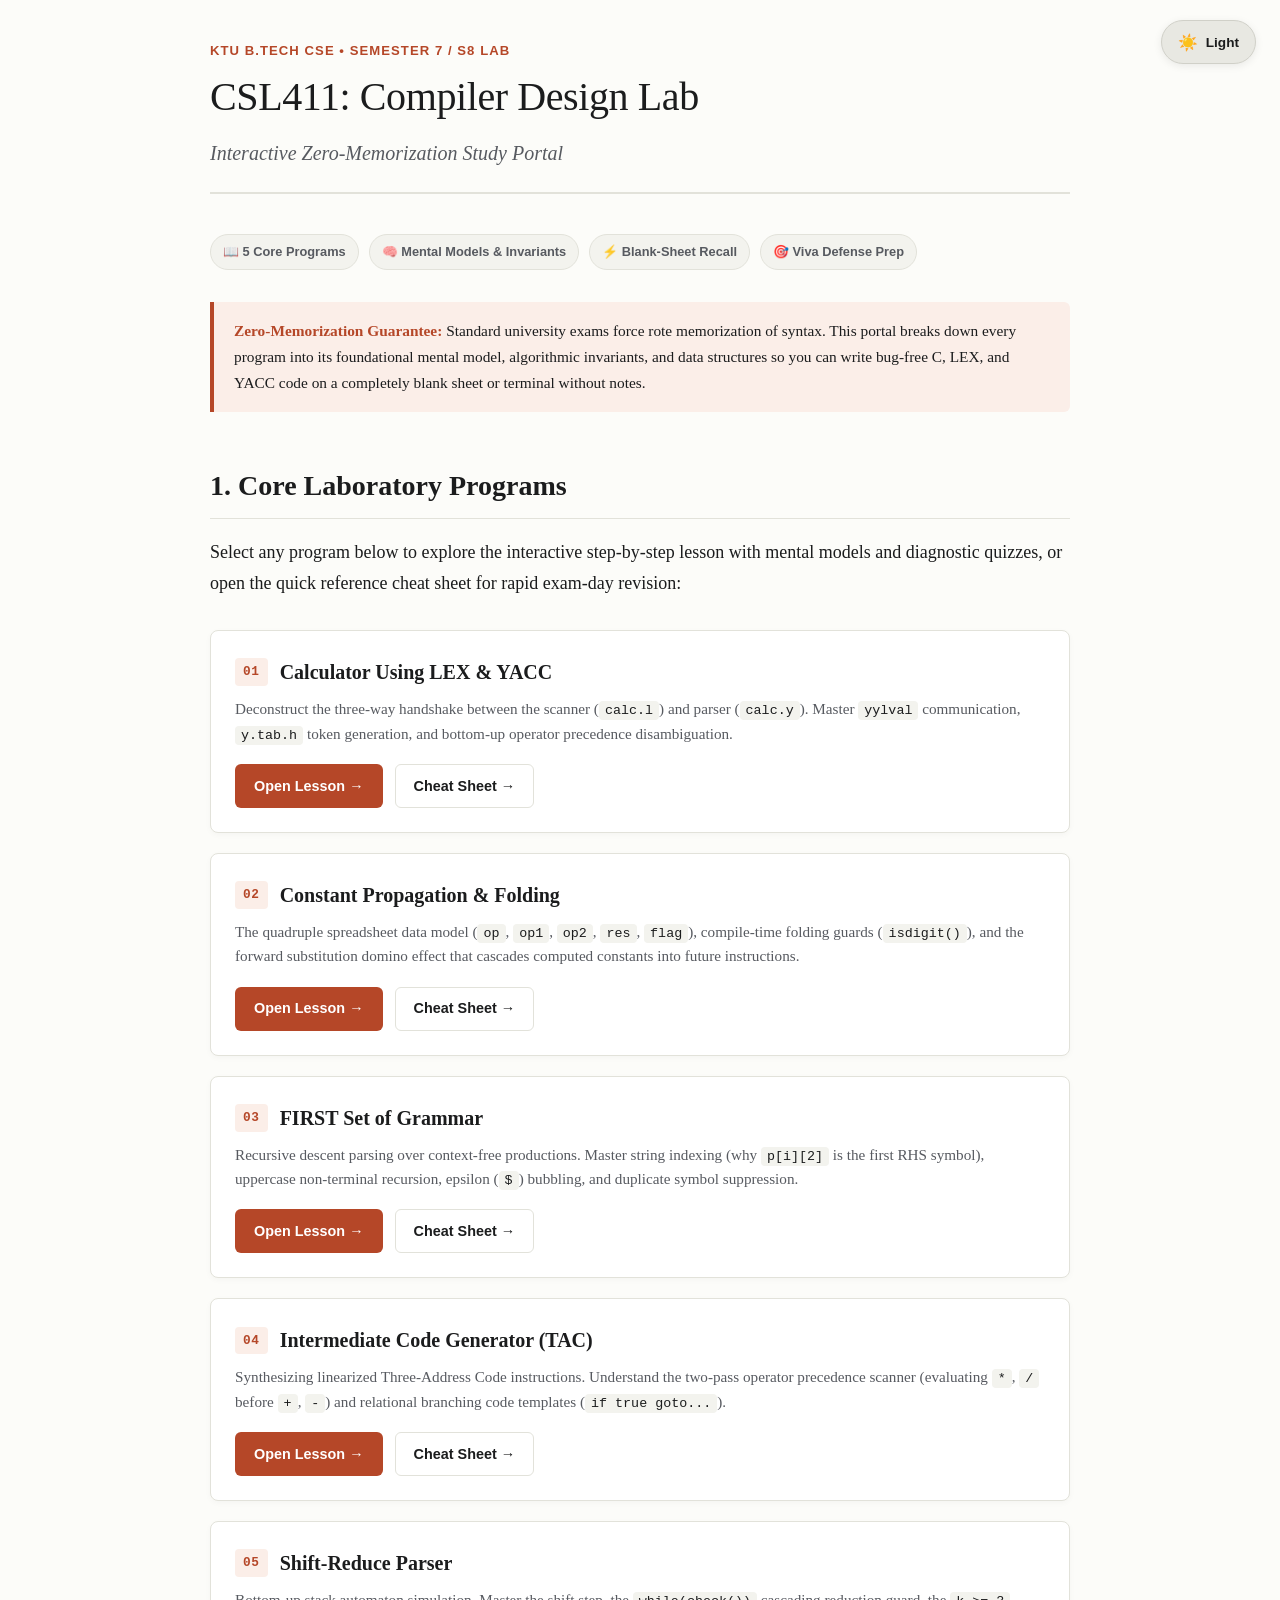
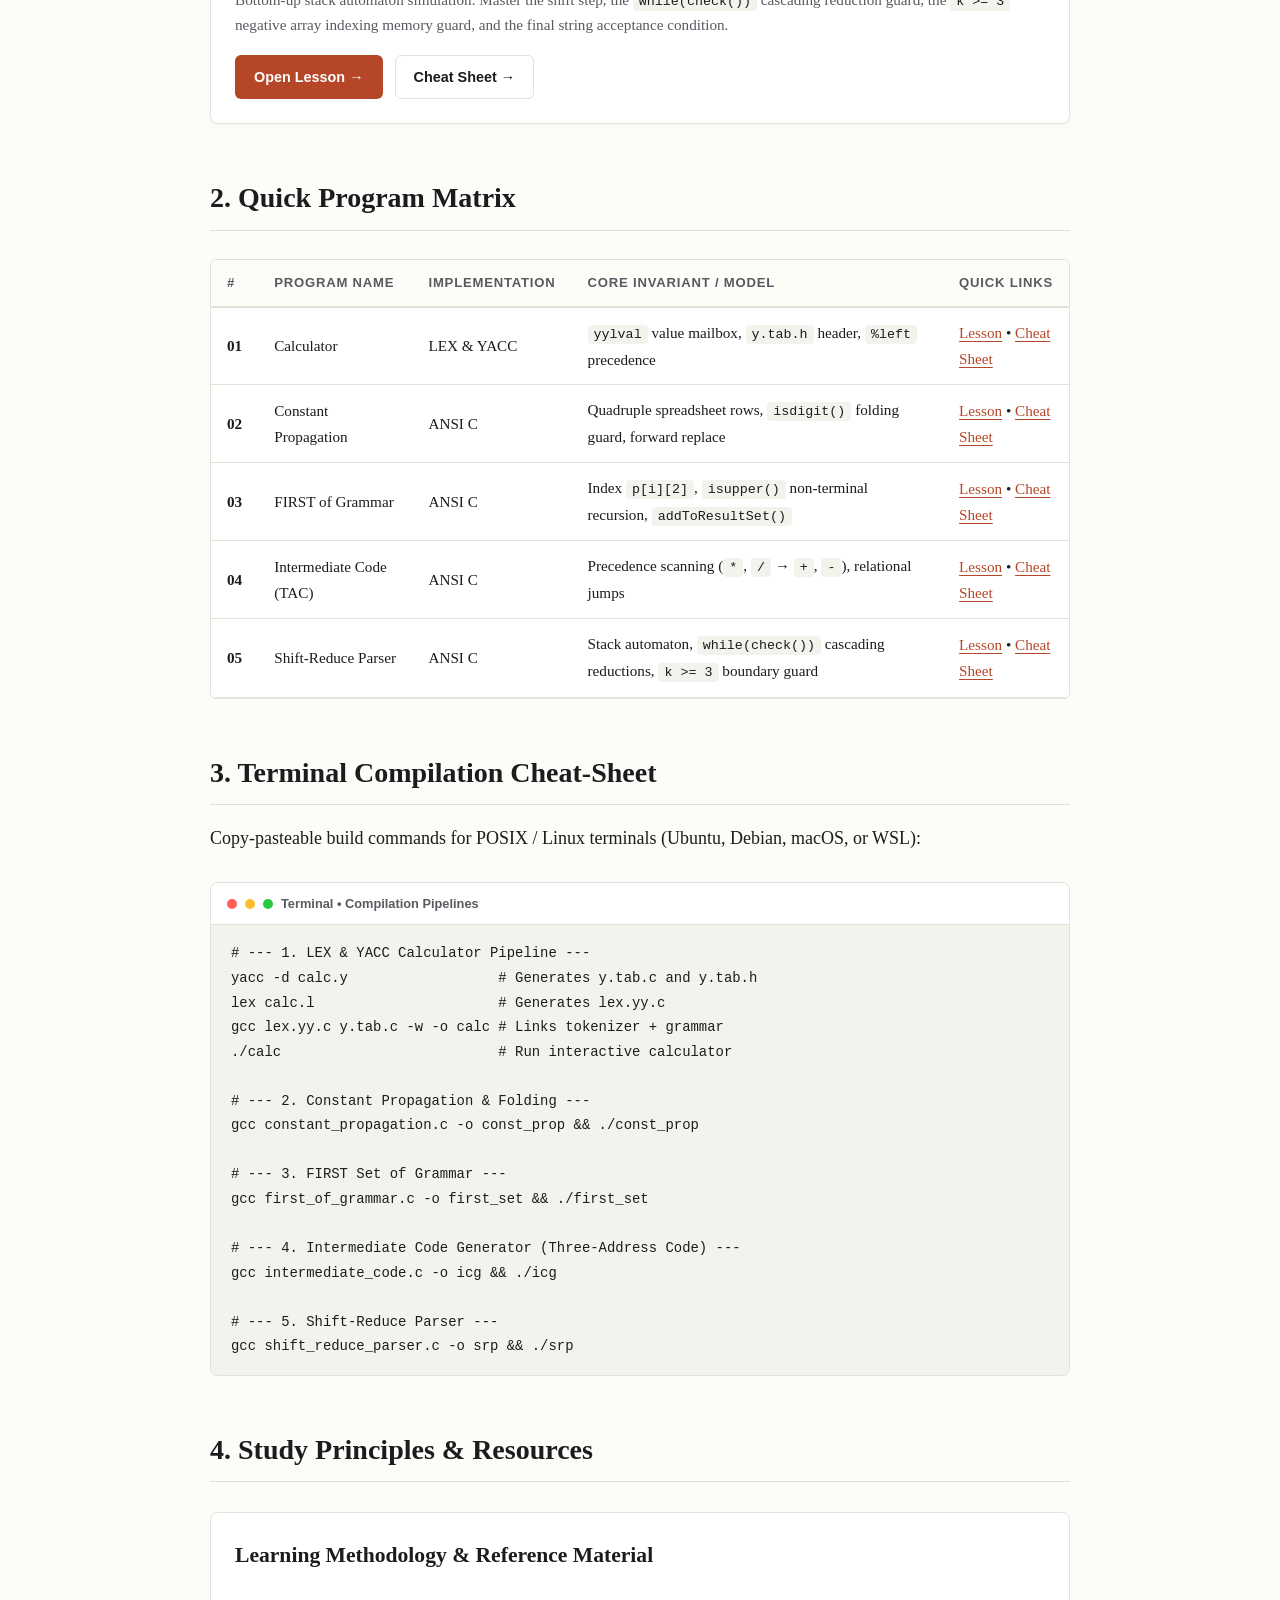
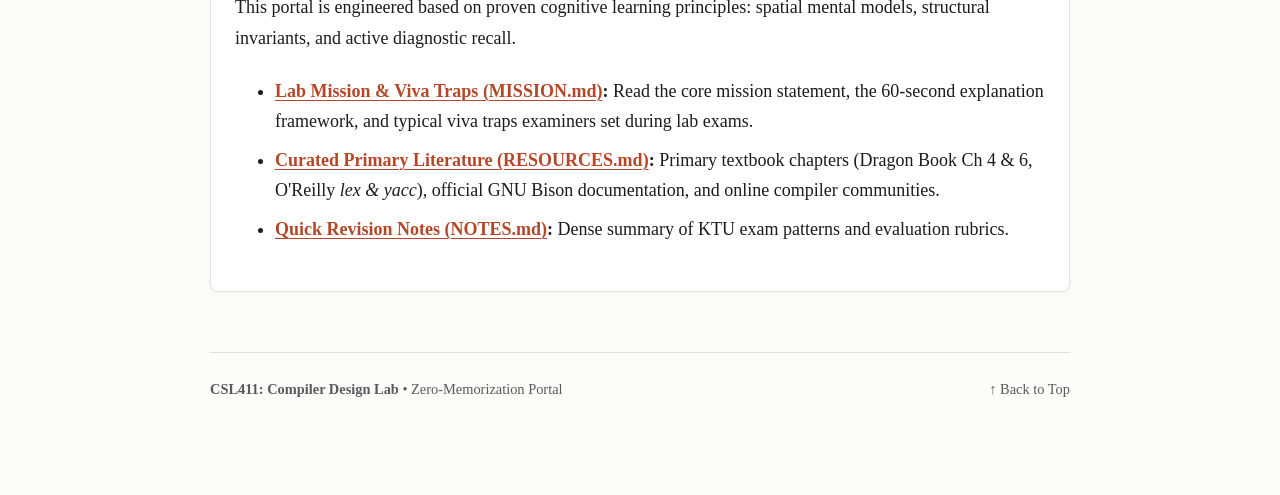
==== index.html @ b332959b "feat: complete CSL411 compiler lab interactive learning portal" ====
<!DOCTYPE html>
<html lang="en">
<head>
  <meta charset="UTF-8">
  <meta name="viewport" content="width=device-width, initial-scale=1.0">
  <title>CSL411: Compiler Design Lab • Study Portal</title>
  <link rel="stylesheet" href="assets/style.css">
  <script src="assets/theme.js"></script>
</head>
<body>
<div class="container">
  <header>
    <div class="kicker">KTU B.Tech CSE &bull; Semester 7 / S8 Lab</div>
    <h1>CSL411: Compiler Design Lab</h1>
    <p class="subtitle">Interactive Zero-Memorization Study Portal</p>
  </header>

  <div class="badge-row">
    <span class="badge">📖 5 Core Programs</span>
    <span class="badge">🧠 Mental Models &amp; Invariants</span>
    <span class="badge">⚡ Blank-Sheet Recall</span>
    <span class="badge">🎯 Viva Defense Prep</span>
  </div>

  <div class="callout">
    <strong>Zero-Memorization Guarantee:</strong> Standard university exams force rote memorization of syntax. This portal breaks down every program into its foundational mental model, algorithmic invariants, and data structures so you can write bug-free C, LEX, and YACC code on a completely blank sheet or terminal without notes.
  </div>

  <h2>1. Core Laboratory Programs</h2>
  <p>Select any program below to explore the interactive step-by-step lesson with mental models and diagnostic quizzes, or open the quick reference cheat sheet for rapid exam-day revision:</p>

  <div class="program-list">
    <!-- Program 1 -->
    <div class="program-card">
      <div class="program-header">
        <span class="program-num">01</span>
        <h3 class="program-title">Calculator Using LEX &amp; YACC</h3>
      </div>
      <p class="program-desc">
        Deconstruct the three-way handshake between the scanner (<code>calc.l</code>) and parser (<code>calc.y</code>). Master <code>yylval</code> communication, <code>y.tab.h</code> token generation, and bottom-up operator precedence disambiguation.
      </p>
      <div class="program-actions">
        <a href="lessons/0001-calculator-lex-yacc-from-scratch.html" class="btn btn-primary">Open Lesson &rarr;</a>
        <a href="reference/calc-lex-yacc-reference.html" class="btn btn-secondary">Cheat Sheet &rarr;</a>
      </div>
    </div>

    <!-- Program 2 -->
    <div class="program-card">
      <div class="program-header">
        <span class="program-num">02</span>
        <h3 class="program-title">Constant Propagation &amp; Folding</h3>
      </div>
      <p class="program-desc">
        The quadruple spreadsheet data model (<code>op</code>, <code>op1</code>, <code>op2</code>, <code>res</code>, <code>flag</code>), compile-time folding guards (<code>isdigit()</code>), and the forward substitution domino effect that cascades computed constants into future instructions.
      </p>
      <div class="program-actions">
        <a href="lessons/0002-constant-propagation-from-scratch.html" class="btn btn-primary">Open Lesson &rarr;</a>
        <a href="reference/constant-propagation-reference.html" class="btn btn-secondary">Cheat Sheet &rarr;</a>
      </div>
    </div>

    <!-- Program 3 -->
    <div class="program-card">
      <div class="program-header">
        <span class="program-num">03</span>
        <h3 class="program-title">FIRST Set of Grammar</h3>
      </div>
      <p class="program-desc">
        Recursive descent parsing over context-free productions. Master string indexing (why <code>p[i][2]</code> is the first RHS symbol), uppercase non-terminal recursion, epsilon (<code>$</code>) bubbling, and duplicate symbol suppression.
      </p>
      <div class="program-actions">
        <a href="lessons/0003-first-set-of-grammar-from-scratch.html" class="btn btn-primary">Open Lesson &rarr;</a>
        <a href="reference/first-of-grammar-reference.html" class="btn btn-secondary">Cheat Sheet &rarr;</a>
      </div>
    </div>

    <!-- Program 4 -->
    <div class="program-card">
      <div class="program-header">
        <span class="program-num">04</span>
        <h3 class="program-title">Intermediate Code Generator (TAC)</h3>
      </div>
      <p class="program-desc">
        Synthesizing linearized Three-Address Code instructions. Understand the two-pass operator precedence scanner (evaluating <code>*</code>, <code>/</code> before <code>+</code>, <code>-</code>) and relational branching code templates (<code>if true goto...</code>).
      </p>
      <div class="program-actions">
        <a href="lessons/0004-intermediate-code-generator-from-scratch.html" class="btn btn-primary">Open Lesson &rarr;</a>
        <a href="reference/intermediate-code-reference.html" class="btn btn-secondary">Cheat Sheet &rarr;</a>
      </div>
    </div>

    <!-- Program 5 -->
    <div class="program-card">
      <div class="program-header">
        <span class="program-num">05</span>
        <h3 class="program-title">Shift-Reduce Parser</h3>
      </div>
      <p class="program-desc">
        Bottom-up stack automaton simulation. Master the shift step, the <code>while(check())</code> cascading reduction guard, the <code>k &gt;= 3</code> negative array indexing memory guard, and the final string acceptance condition.
      </p>
      <div class="program-actions">
        <a href="lessons/0005-shift-reduce-parser-from-scratch.html" class="btn btn-primary">Open Lesson &rarr;</a>
        <a href="reference/shift-reduce-reference.html" class="btn btn-secondary">Cheat Sheet &rarr;</a>
      </div>
    </div>
  </div>

  <h2>2. Quick Program Matrix</h2>
  <div class="table-responsive">
    <table>
      <thead>
        <tr>
          <th>#</th>
          <th>Program Name</th>
          <th>Implementation</th>
          <th>Core Invariant / Model</th>
          <th>Quick Links</th>
        </tr>
      </thead>
      <tbody>
        <tr>
          <td><strong>01</strong></td>
          <td>Calculator</td>
          <td>LEX &amp; YACC</td>
          <td><code>yylval</code> value mailbox, <code>y.tab.h</code> header, <code>%left</code> precedence</td>
          <td><a href="lessons/0001-calculator-lex-yacc-from-scratch.html">Lesson</a> &bull; <a href="reference/calc-lex-yacc-reference.html">Cheat Sheet</a></td>
        </tr>
        <tr>
          <td><strong>02</strong></td>
          <td>Constant Propagation</td>
          <td>ANSI C</td>
          <td>Quadruple spreadsheet rows, <code>isdigit()</code> folding guard, forward replace</td>
          <td><a href="lessons/0002-constant-propagation-from-scratch.html">Lesson</a> &bull; <a href="reference/constant-propagation-reference.html">Cheat Sheet</a></td>
        </tr>
        <tr>
          <td><strong>03</strong></td>
          <td>FIRST of Grammar</td>
          <td>ANSI C</td>
          <td>Index <code>p[i][2]</code>, <code>isupper()</code> non-terminal recursion, <code>addToResultSet()</code></td>
          <td><a href="lessons/0003-first-set-of-grammar-from-scratch.html">Lesson</a> &bull; <a href="reference/first-of-grammar-reference.html">Cheat Sheet</a></td>
        </tr>
        <tr>
          <td><strong>04</strong></td>
          <td>Intermediate Code (TAC)</td>
          <td>ANSI C</td>
          <td>Precedence scanning (<code>*</code>, <code>/</code> &rarr; <code>+</code>, <code>-</code>), relational jumps</td>
          <td><a href="lessons/0004-intermediate-code-generator-from-scratch.html">Lesson</a> &bull; <a href="reference/intermediate-code-reference.html">Cheat Sheet</a></td>
        </tr>
        <tr>
          <td><strong>05</strong></td>
          <td>Shift-Reduce Parser</td>
          <td>ANSI C</td>
          <td>Stack automaton, <code>while(check())</code> cascading reductions, <code>k &gt;= 3</code> boundary guard</td>
          <td><a href="lessons/0005-shift-reduce-parser-from-scratch.html">Lesson</a> &bull; <a href="reference/shift-reduce-reference.html">Cheat Sheet</a></td>
        </tr>
      </tbody>
    </table>
  </div>

  <h2>3. Terminal Compilation Cheat-Sheet</h2>
  <p>Copy-pasteable build commands for POSIX / Linux terminals (Ubuntu, Debian, macOS, or WSL):</p>

  <div class="terminal-card">
    <div class="terminal-header">
      <span class="terminal-dot red"></span>
      <span class="terminal-dot yellow"></span>
      <span class="terminal-dot green"></span>
      <span>Terminal &bull; Compilation Pipelines</span>
    </div>
    <pre><code># --- 1. LEX &amp; YACC Calculator Pipeline ---
yacc -d calc.y                  # Generates y.tab.c and y.tab.h
lex calc.l                      # Generates lex.yy.c
gcc lex.yy.c y.tab.c -w -o calc # Links tokenizer + grammar
./calc                          # Run interactive calculator

# --- 2. Constant Propagation &amp; Folding ---
gcc constant_propagation.c -o const_prop &amp;&amp; ./const_prop

# --- 3. FIRST Set of Grammar ---
gcc first_of_grammar.c -o first_set &amp;&amp; ./first_set

# --- 4. Intermediate Code Generator (Three-Address Code) ---
gcc intermediate_code.c -o icg &amp;&amp; ./icg

# --- 5. Shift-Reduce Parser ---
gcc shift_reduce_parser.c -o srp &amp;&amp; ./srp</code></pre>
  </div>

  <h2>4. Study Principles &amp; Resources</h2>
  <div class="diagram-box">
    <h3 style="margin-top: 0;">Learning Methodology &amp; Reference Material</h3>
    <p>This portal is engineered based on proven cognitive learning principles: spatial mental models, structural invariants, and active diagnostic recall.</p>
    <ul>
      <li>
        <strong><a href="MISSION.md">Lab Mission &amp; Viva Traps (MISSION.md)</a>:</strong> Read the core mission statement, the 60-second explanation framework, and typical viva traps examiners set during lab exams.
      </li>
      <li>
        <strong><a href="RESOURCES.md">Curated Primary Literature (RESOURCES.md)</a>:</strong> Primary textbook chapters (Dragon Book Ch 4 &amp; 6, O'Reilly <em>lex &amp; yacc</em>), official GNU Bison documentation, and online compiler communities.
      </li>
      <li>
        <strong><a href="NOTES.md">Quick Revision Notes (NOTES.md)</a>:</strong> Dense summary of KTU exam patterns and evaluation rubrics.
      </li>
    </ul>
  </div>

  <footer>
    <div>
      <strong>CSL411: Compiler Design Lab</strong> &bull; Zero-Memorization Portal
    </div>
    <div>
      <a href="#">&uarr; Back to Top</a>
    </div>
  </footer>
</div>
</body>
</html>
---- assets/style.css ----
:root {
  --bg: #fcfcf9;
  --card-bg: #ffffff;
  --text: #1b1c1d;
  --text-muted: #575a60;
  --accent: #b54728;
  --accent-light: #fbeee8;
  --code-bg: #f3f3ee;
  --border: #e2e2da;
  --success: #2e7d32;
  --success-bg: #edf7ed;
  --error: #c62828;
  --error-bg: #fdeded;
  --toggle-bg: #e8e8e2;
  --toggle-border: #d0d0c8;
}

[data-theme="dark"] {
  --bg: #141517;
  --card-bg: #1c1d20;
  --text: #e6e6e2;
  --text-muted: #9699a0;
  --accent: #e06c4b;
  --accent-light: #2c1e19;
  --code-bg: #222327;
  --border: #2e3036;
  --success: #66bb6a;
  --success-bg: #1b2e1e;
  --error: #ef5350;
  --error-bg: #331c1c;
  --toggle-bg: #27282d;
  --toggle-border: #3c3e45;
}

* {
  box-sizing: border-box;
}

body {
  font-family: Charter, Georgia, "Times New Roman", serif;
  background-color: var(--bg);
  color: var(--text);
  line-height: 1.7;
  font-size: 18px;
  margin: 0;
  padding: 40px 24px 100px;
  transition: background-color 0.3s ease-in-out, color 0.3s ease-in-out;
  -webkit-font-smoothing: antialiased;
}

.container {
  max-width: 860px;
  width: 100%;
  margin: 0 auto;
  position: relative;
}

/* =========================================
   Theme Toggle Component (Top Right, Animated)
   ========================================= */
.theme-toggle-wrapper {
  position: fixed;
  top: 20px;
  right: 24px;
  z-index: 1000;
}

.theme-toggle-btn {
  display: inline-flex;
  align-items: center;
  justify-content: center;
  gap: 8px;
  min-height: 44px;
  min-width: 44px;
  background-color: var(--toggle-bg);
  border: 1px solid var(--toggle-border);
  color: var(--text);
  padding: 8px 16px;
  border-radius: 22px;
  cursor: pointer;
  font-family: -apple-system, BlinkMacSystemFont, "Segoe UI", Roboto, sans-serif;
  font-size: 0.85rem;
  font-weight: 600;
  box-shadow: 0 2px 8px rgba(0, 0, 0, 0.08);
  backdrop-filter: blur(8px);
  transition: all 0.25s ease-in-out;
  outline: none;
}

.theme-toggle-btn:hover {
  transform: translateY(-1px);
  border-color: var(--accent);
  box-shadow: 0 4px 12px rgba(0, 0, 0, 0.12);
}

.theme-toggle-btn:active {
  transform: translateY(1px);
}

.theme-icon {
  display: inline-block;
  font-size: 1rem;
  transition: transform 0.4s ease-in-out, opacity 0.3s ease-in-out;
}

/* Header & Typography */
header {
  border-bottom: 2px solid var(--border);
  padding-bottom: 24px;
  margin-bottom: 40px;
  transition: border-color 0.3s ease-in-out;
}

.kicker {
  font-family: -apple-system, BlinkMacSystemFont, "Segoe UI", Roboto, sans-serif;
  text-transform: uppercase;
  letter-spacing: 0.08em;
  font-size: 0.82rem;
  font-weight: 700;
  color: var(--accent);
  margin-bottom: 10px;
  display: flex;
  align-items: center;
  flex-wrap: wrap;
  gap: 8px;
}

.kicker-home {
  display: inline-flex;
  align-items: center;
  gap: 4px;
  color: var(--text-muted);
  text-decoration: none;
  font-weight: 600;
  padding: 4px 8px;
  margin-left: -8px;
  border-radius: 4px;
  transition: all 0.2s ease-in-out;
}

.kicker-home:hover {
  color: var(--accent);
  background-color: var(--accent-light);
  text-decoration: none;
}

h1 {
  font-size: clamp(1.85rem, 3.5vw + 0.8rem, 2.5rem);
  font-weight: normal;
  line-height: 1.25;
  margin: 0 0 16px;
  color: var(--text);
  letter-spacing: -0.01em;
}

.subtitle {
  font-size: clamp(1.05rem, 1.5vw + 0.7rem, 1.25rem);
  color: var(--text-muted);
  font-style: italic;
  margin: 0;
  line-height: 1.5;
}

h2 {
  font-size: clamp(1.35rem, 2.2vw + 0.6rem, 1.75rem);
  margin-top: 50px;
  margin-bottom: 18px;
  border-bottom: 1px solid var(--border);
  padding-bottom: 8px;
  font-weight: 600;
  transition: border-color 0.3s ease-in-out;
}

h3 {
  font-size: clamp(1.15rem, 1.5vw + 0.5rem, 1.35rem);
  margin-top: 32px;
  margin-bottom: 14px;
  font-weight: 600;
}

p, ul, ol {
  margin-bottom: 1.4rem;
}

li {
  margin-bottom: 0.5rem;
}

a {
  color: var(--accent);
  text-decoration: underline;
  text-decoration-thickness: 1px;
  text-underline-offset: 3px;
  transition: color 0.2s ease-in-out;
}

a:hover {
  filter: brightness(1.2);
}

code {
  font-family: "JetBrains Mono", "Fira Code", Consolas, Monaco, monospace;
  background-color: var(--code-bg);
  padding: 2px 6px;
  border-radius: 4px;
  font-size: 0.88em;
  color: var(--text);
  word-break: break-word;
  transition: background-color 0.3s ease-in-out;
}

pre {
  background-color: var(--code-bg);
  border: 1px solid var(--border);
  border-radius: 6px;
  padding: 16px 20px;
  overflow-x: auto;
  -webkit-overflow-scrolling: touch;
  max-width: 100%;
  font-size: 0.88em;
  line-height: 1.55;
  margin: 24px 0;
  transition: background-color 0.3s ease-in-out, border-color 0.3s ease-in-out;
}

pre code {
  background: none;
  padding: 0;
  color: inherit;
  white-space: pre;
  word-break: normal;
  word-wrap: normal;
}

.callout {
  background-color: var(--accent-light);
  border-left: 4px solid var(--accent);
  padding: 16px 20px;
  border-radius: 0 6px 6px 0;
  margin: 28px 0;
  font-size: 0.96rem;
  transition: background-color 0.3s ease-in-out, border-color 0.3s ease-in-out;
}

.callout strong {
  color: var(--accent);
}

.diagram-box {
  background: var(--card-bg);
  border: 1px solid var(--border);
  border-radius: 8px;
  padding: 24px;
  margin: 30px 0;
  box-shadow: 0 2px 6px rgba(0,0,0,0.03);
  transition: background-color 0.3s ease-in-out, border-color 0.3s ease-in-out;
}

/* Tables and Responsive Wrapper */
.table-responsive {
  width: 100%;
  overflow-x: auto;
  -webkit-overflow-scrolling: touch;
  margin: 28px 0;
  border: 1px solid var(--border);
  border-radius: 6px;
  background: var(--card-bg);
}

table {
  width: 100%;
  border-collapse: collapse;
  margin: 0;
  font-size: 0.95rem;
}

th, td {
  padding: 12px 16px;
  text-align: left;
  border-bottom: 1px solid var(--border);
  transition: border-color 0.3s ease-in-out;
}

th {
  font-family: -apple-system, BlinkMacSystemFont, "Segoe UI", Roboto, sans-serif;
  font-size: 0.82rem;
  text-transform: uppercase;
  letter-spacing: 0.06em;
  color: var(--text-muted);
  border-bottom: 2px solid var(--border);
  background: var(--bg);
}

/* Buttons and Interactive Pills */
.btn {
  display: inline-flex;
  align-items: center;
  justify-content: center;
  gap: 8px;
  min-height: 44px;
  padding: 8px 18px;
  border-radius: 6px;
  font-family: -apple-system, BlinkMacSystemFont, "Segoe UI", Roboto, sans-serif;
  font-size: 0.9rem;
  font-weight: 600;
  text-decoration: none;
  cursor: pointer;
  transition: all 0.2s ease-in-out;
  border: 1px solid transparent;
  line-height: 1;
}

.btn-primary {
  background-color: var(--accent);
  color: #ffffff !important;
  text-decoration: none !important;
}

.btn-primary:hover {
  filter: brightness(1.12);
  transform: translateY(-1px);
  box-shadow: 0 3px 8px rgba(181, 71, 40, 0.25);
}

.btn-secondary {
  background-color: var(--card-bg);
  border-color: var(--border);
  color: var(--text) !important;
  text-decoration: none !important;
}

.btn-secondary:hover {
  border-color: var(--accent);
  color: var(--accent) !important;
  background-color: var(--accent-light);
  transform: translateY(-1px);
}

/* Badges */
.badge-row {
  display: flex;
  gap: 10px;
  flex-wrap: wrap;
  margin: 20px 0 32px;
}

.badge {
  display: inline-flex;
  align-items: center;
  gap: 6px;
  font-family: -apple-system, BlinkMacSystemFont, "Segoe UI", Roboto, sans-serif;
  font-size: 0.8rem;
  font-weight: 600;
  padding: 6px 12px;
  border-radius: 20px;
  background-color: var(--code-bg);
  border: 1px solid var(--border);
  color: var(--text-muted);
}

/* Program List / Cards for Index */
.program-list {
  display: flex;
  flex-direction: column;
  gap: 20px;
  margin: 32px 0;
}

.program-card {
  background: var(--card-bg);
  border: 1px solid var(--border);
  border-radius: 8px;
  padding: 24px;
  box-shadow: 0 2px 6px rgba(0, 0, 0, 0.03);
  transition: border-color 0.25s ease, box-shadow 0.25s ease, transform 0.2s ease;
}

.program-card:hover {
  border-color: var(--accent);
  box-shadow: 0 6px 18px rgba(0, 0, 0, 0.06);
  transform: translateY(-2px);
}

.program-header {
  display: flex;
  align-items: center;
  gap: 12px;
  margin-bottom: 8px;
  flex-wrap: wrap;
}

.program-num {
  font-family: "JetBrains Mono", "Fira Code", monospace;
  font-size: 0.8rem;
  font-weight: 700;
  letter-spacing: 0.05em;
  color: var(--accent);
  background-color: var(--accent-light);
  padding: 3px 8px;
  border-radius: 4px;
}

.program-title {
  font-size: 1.25rem;
  font-weight: 600;
  margin: 0;
  color: var(--text);
}

.program-desc {
  font-size: 0.95rem;
  color: var(--text-muted);
  margin: 8px 0 18px;
  line-height: 1.6;
}

.program-actions {
  display: flex;
  gap: 12px;
  flex-wrap: wrap;
  align-items: center;
}

/* Cheat Sheet Card */
.terminal-card {
  background: var(--code-bg);
  border: 1px solid var(--border);
  border-radius: 8px;
  overflow: hidden;
  margin: 28px 0;
  transition: border-color 0.3s ease;
}

.terminal-header {
  background: var(--card-bg);
  border-bottom: 1px solid var(--border);
  padding: 10px 16px;
  display: flex;
  align-items: center;
  gap: 8px;
  font-family: -apple-system, BlinkMacSystemFont, "Segoe UI", Roboto, sans-serif;
  font-size: 0.8rem;
  font-weight: 600;
  color: var(--text-muted);
}

.terminal-dot {
  width: 10px;
  height: 10px;
  border-radius: 50%;
  display: inline-block;
}

.terminal-dot.red { background: #ff5f56; }
.terminal-dot.yellow { background: #ffbd2e; }
.terminal-dot.green { background: #27c93f; }

.terminal-card pre {
  margin: 0;
  border: none;
  border-radius: 0;
  background: transparent;
  padding: 16px 20px;
}

/* Quiz Component */
.quiz-container {
  background: var(--card-bg);
  border: 1px solid var(--border);
  border-radius: 8px;
  padding: 24px;
  margin: 36px 0;
  transition: background-color 0.3s ease-in-out, border-color 0.3s ease-in-out;
}

.quiz-title {
  font-family: -apple-system, BlinkMacSystemFont, "Segoe UI", Roboto, sans-serif;
  font-weight: 700;
  font-size: 1.1rem;
  margin-bottom: 16px;
  color: var(--accent);
  display: flex;
  align-items: center;
  gap: 8px;
}

.quiz-question {
  font-weight: 600;
  margin-bottom: 16px;
}

.quiz-options {
  display: flex;
  flex-direction: column;
  gap: 10px;
  margin-bottom: 16px;
}

.quiz-option {
  display: flex;
  align-items: center;
  min-height: 44px;
  padding: 12px 16px;
  border: 1px solid var(--border);
  border-radius: 6px;
  cursor: pointer;
  background: var(--bg);
  transition: all 0.25s ease-in-out;
  font-size: 0.95rem;
  color: var(--text);
  line-height: 1.4;
}

.quiz-option:hover {
  border-color: var(--accent);
  background: var(--card-bg);
  transform: translateX(4px);
}

.quiz-option.correct {
  background: var(--success-bg);
  border-color: var(--success);
  color: var(--success);
  font-weight: 600;
}

.quiz-option.incorrect {
  background: var(--error-bg);
  border-color: var(--error);
  color: var(--error);
}

.quiz-feedback {
  padding: 12px 16px;
  border-radius: 6px;
  font-size: 0.9rem;
  display: none;
  margin-top: 12px;
  transition: all 0.3s ease-in-out;
}

/* Navigation Links */
.nav-links {
  margin-top: 60px;
  padding-top: 24px;
  border-top: 1px solid var(--border);
  display: flex;
  justify-content: space-between;
  align-items: center;
  flex-wrap: wrap;
  gap: 12px;
  font-size: 0.95rem;
  transition: border-color 0.3s ease-in-out;
}

.nav-links a {
  display: inline-flex;
  align-items: center;
  min-height: 44px;
  padding: 8px 14px;
  border-radius: 6px;
  color: var(--accent);
  text-decoration: underline;
  text-decoration-thickness: 1px;
  text-underline-offset: 3px;
  transition: all 0.2s ease-in-out;
}

.nav-links a:hover {
  background-color: var(--accent-light);
}

.nav-links .nav-home {
  font-family: -apple-system, BlinkMacSystemFont, "Segoe UI", Roboto, sans-serif;
  font-size: 0.88rem;
  font-weight: 600;
  color: var(--text-muted);
  border: 1px solid var(--border);
  background-color: var(--card-bg);
  text-decoration: none !important;
}

.nav-links .nav-home:hover {
  color: var(--accent);
  border-color: var(--accent);
  background-color: var(--accent-light);
  transform: translateY(-1px);
}

/* Footer */
footer {
  margin-top: 60px;
  padding-top: 24px;
  border-top: 1px solid var(--border);
  font-size: 0.9rem;
  color: var(--text-muted);
  display: flex;
  justify-content: space-between;
  align-items: center;
  flex-wrap: wrap;
  gap: 16px;
}

footer a {
  color: var(--text-muted);
  text-decoration: none;
}

footer a:hover {
  color: var(--accent);
}

/* Responsive Breakpoints */
@media (max-width: 680px) {
  body {
    padding: 24px 16px 80px;
    font-size: 17px;
  }

  .container {
    padding: 0;
  }

  .theme-toggle-wrapper {
    top: 12px;
    right: 14px;
  }

  .theme-toggle-btn {
    padding: 6px 12px;
    min-height: 40px;
    font-size: 0.8rem;
  }

  .program-card {
    padding: 18px 16px;
  }

  .program-actions {
    flex-direction: column;
    align-items: stretch;
    gap: 8px;
  }

  .program-actions .btn {
    width: 100%;
  }

  .nav-links {
    flex-direction: column;
    align-items: stretch;
    gap: 10px;
  }

  .nav-links a {
    width: 100%;
    justify-content: center;
    text-align: center;
  }

  .badge-row {
    gap: 6px;
  }
}

@media (max-width: 400px) {
  body {
    padding: 20px 12px 60px;
    font-size: 16px;
  }
  
  pre {
    padding: 12px 14px;
  }
}
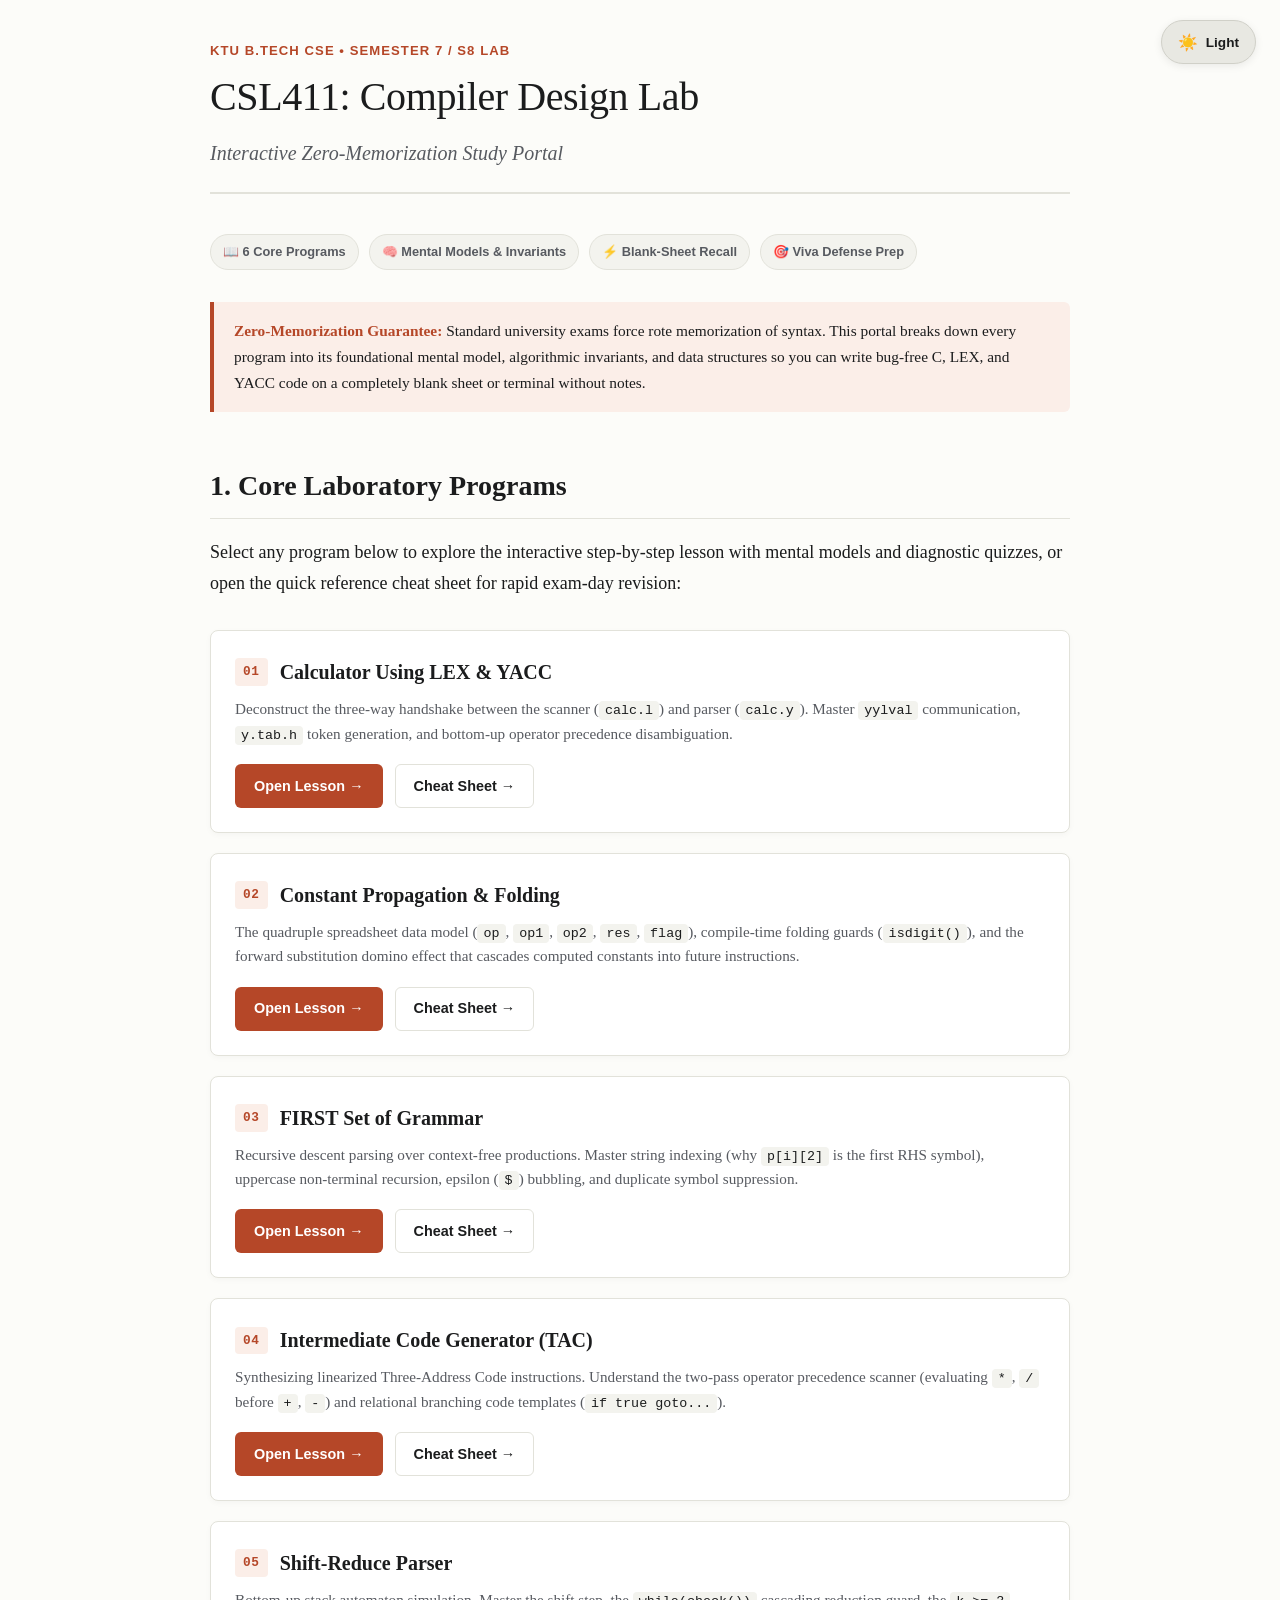
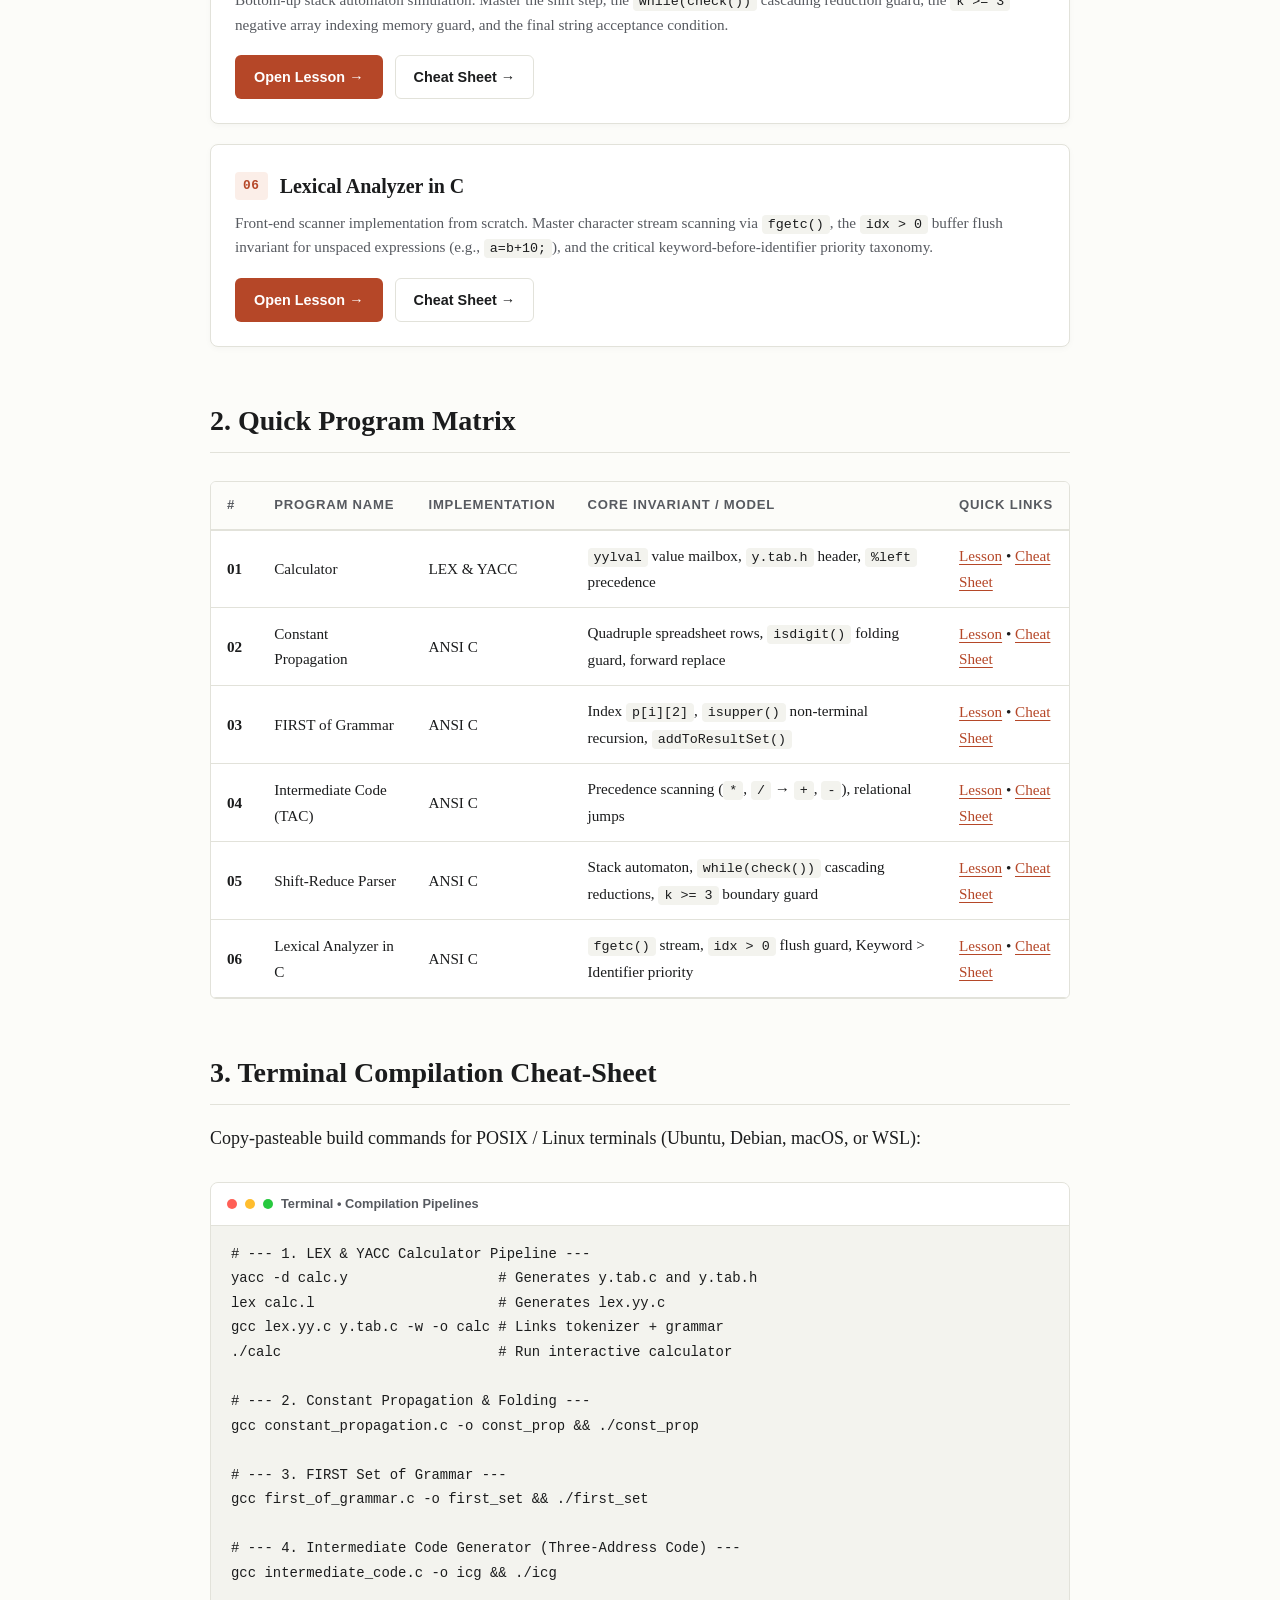
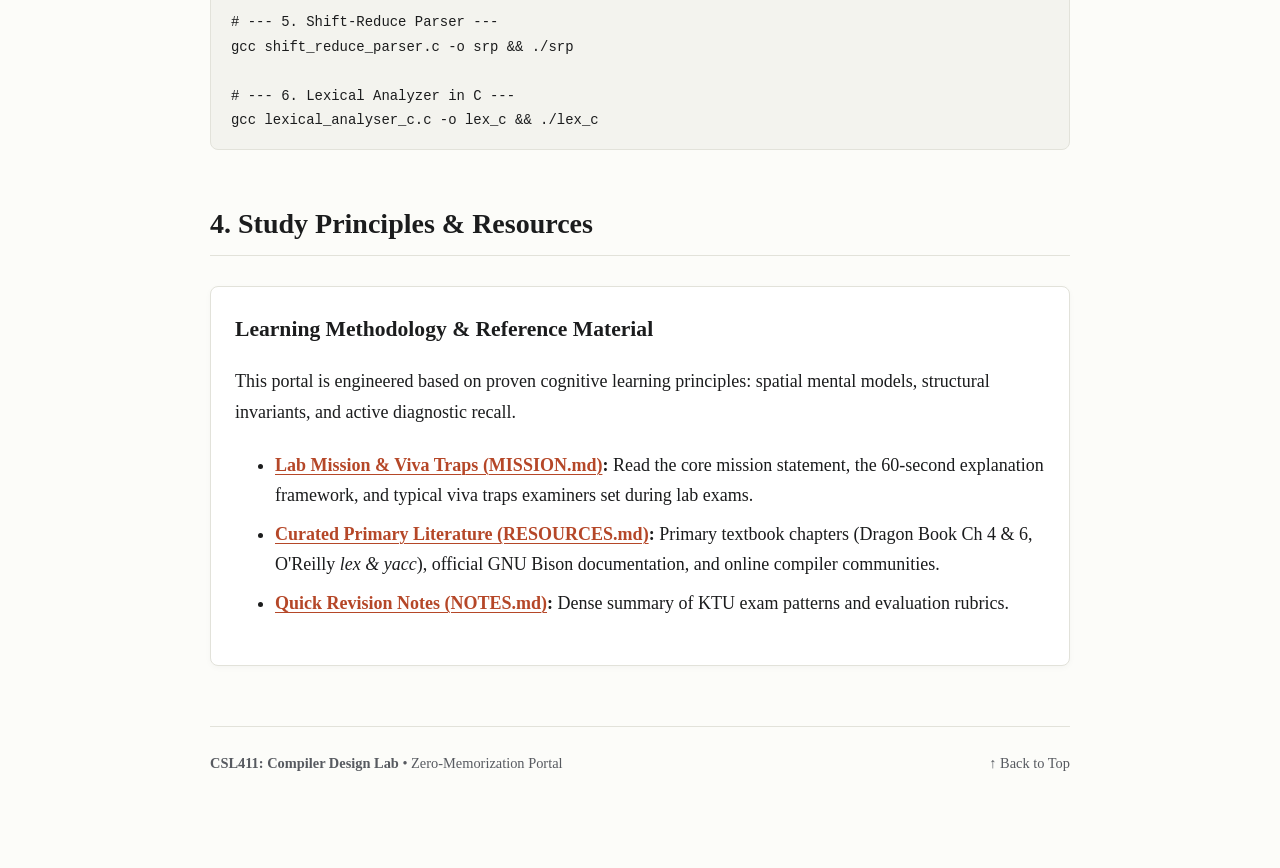
==== commit 305fbdca: "feat: add Experiment 6 (Lexical Analyzer in C) interactive lesson and reference suite" ====
--- a/index.html
+++ b/index.html
@@ -16,7 +16,7 @@
   </header>
 
   <div class="badge-row">
-    <span class="badge">📖 5 Core Programs</span>
+    <span class="badge">📖 6 Core Programs</span>
     <span class="badge">🧠 Mental Models &amp; Invariants</span>
     <span class="badge">⚡ Blank-Sheet Recall</span>
     <span class="badge">🎯 Viva Defense Prep</span>
@@ -102,6 +102,21 @@
       <div class="program-actions">
         <a href="lessons/0005-shift-reduce-parser-from-scratch.html" class="btn btn-primary">Open Lesson &rarr;</a>
         <a href="reference/shift-reduce-reference.html" class="btn btn-secondary">Cheat Sheet &rarr;</a>
+      </div>
+    </div>
+
+    <!-- Program 6 -->
+    <div class="program-card">
+      <div class="program-header">
+        <span class="program-num">06</span>
+        <h3 class="program-title">Lexical Analyzer in C</h3>
+      </div>
+      <p class="program-desc">
+        Front-end scanner implementation from scratch. Master character stream scanning via <code>fgetc()</code>, the <code>idx &gt; 0</code> buffer flush invariant for unspaced expressions (e.g., <code>a=b+10;</code>), and the critical keyword-before-identifier priority taxonomy.
+      </p>
+      <div class="program-actions">
+        <a href="lessons/0006-lexical-analyzer-in-c-from-scratch.html" class="btn btn-primary">Open Lesson &rarr;</a>
+        <a href="reference/lexical-analyzer-c-reference.html" class="btn btn-secondary">Cheat Sheet &rarr;</a>
       </div>
     </div>
   </div>
@@ -153,6 +168,13 @@
           <td>ANSI C</td>
           <td>Stack automaton, <code>while(check())</code> cascading reductions, <code>k &gt;= 3</code> boundary guard</td>
           <td><a href="lessons/0005-shift-reduce-parser-from-scratch.html">Lesson</a> &bull; <a href="reference/shift-reduce-reference.html">Cheat Sheet</a></td>
+        </tr>
+        <tr>
+          <td><strong>06</strong></td>
+          <td>Lexical Analyzer in C</td>
+          <td>ANSI C</td>
+          <td><code>fgetc()</code> stream, <code>idx &gt; 0</code> flush guard, Keyword &gt; Identifier priority</td>
+          <td><a href="lessons/0006-lexical-analyzer-in-c-from-scratch.html">Lesson</a> &bull; <a href="reference/lexical-analyzer-c-reference.html">Cheat Sheet</a></td>
         </tr>
       </tbody>
     </table>
@@ -184,7 +206,10 @@
 gcc intermediate_code.c -o icg &amp;&amp; ./icg
 
 # --- 5. Shift-Reduce Parser ---
-gcc shift_reduce_parser.c -o srp &amp;&amp; ./srp</code></pre>
+gcc shift_reduce_parser.c -o srp &amp;&amp; ./srp
+
+# --- 6. Lexical Analyzer in C ---
+gcc lexical_analyser_c.c -o lex_c &amp;&amp; ./lex_c</code></pre>
   </div>
 
   <h2>4. Study Principles &amp; Resources</h2>
